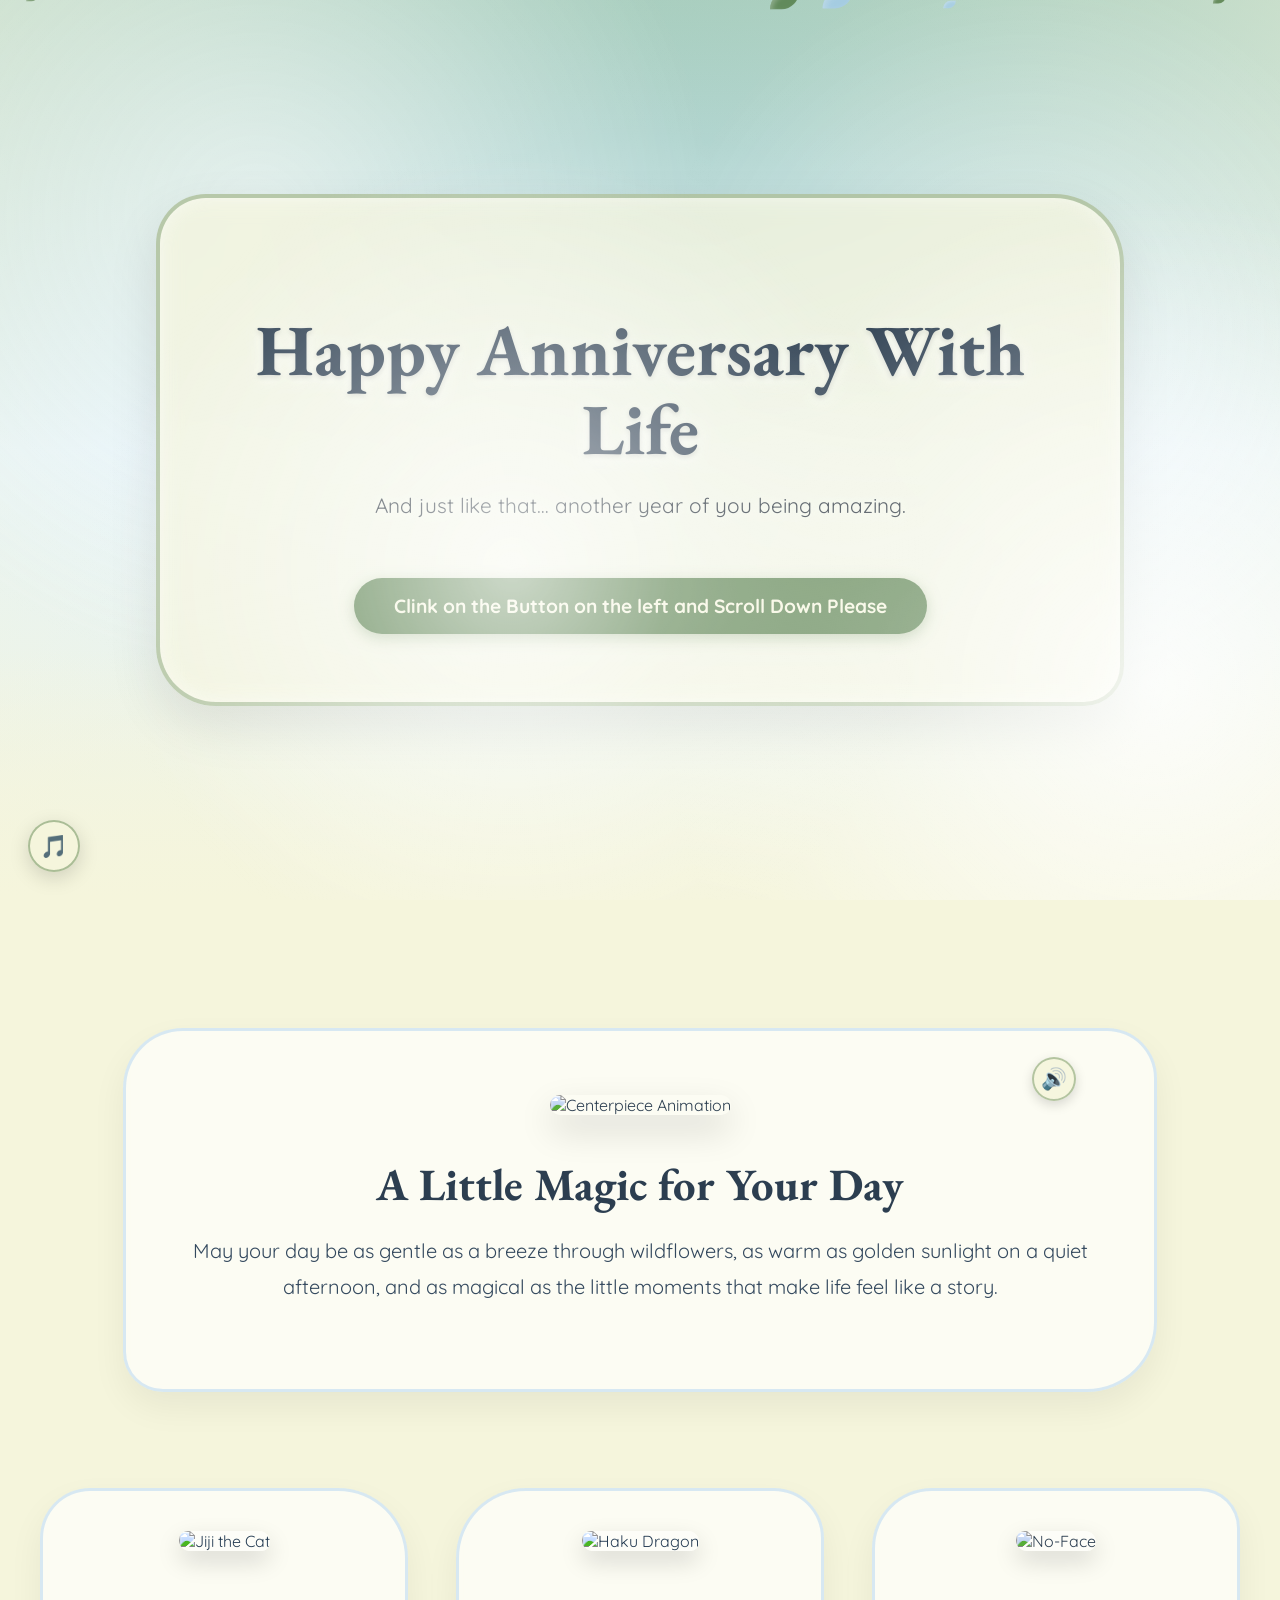
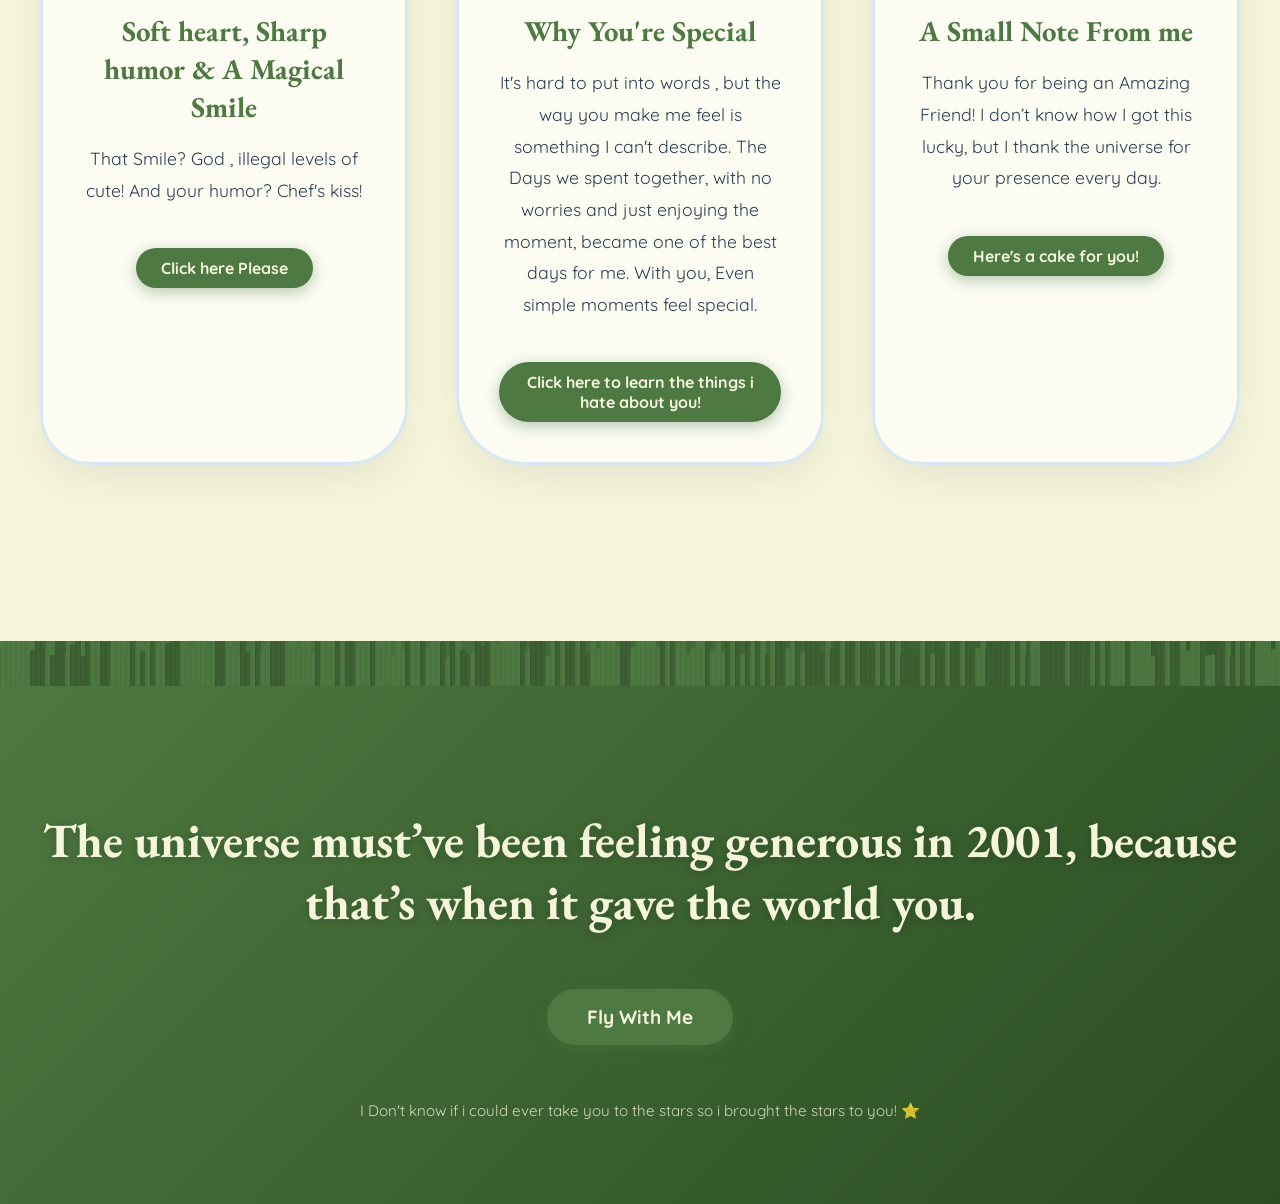
==== index.html @ 569379c9 "Add files via upload" ====
<!DOCTYPE html>
<html lang="en">

<head>
    <meta charset="UTF-8">
    <meta name="viewport" content="width=device-width, initial-scale=1.0">
    <title>Journey to the Clouds | Ghibli Inspired Portfolio</title>
    <!-- Fonts -->
    <link
        href="https://fonts.googleapis.com/css2?family=EB+Garamond:ital,wght@0,400;0,700;1,400&family=Quicksand:wght@400;500;600;700&display=swap"
        rel="stylesheet">
    <!-- Lottie Player -->
    <script src="https://unpkg.com/@lottiefiles/lottie-player@latest/dist/lottie-player.js"></script>
    <style>
        :root {
            --moss: #4F7942;
            --sky: #88BBA6;
            /* Teal from Haku's mane */
            --parchment: #F5F5DC;
            --sunset: #D66058;
            /* Festive red from Jiji's bow and No-Face markings */
            --midnight: #2C3E50;
        }

        body {
            font-family: 'Quicksand', sans-serif;
            background-color: var(--parchment);
            background-image: url('https://www.transparenttextures.com/patterns/cream-paper.png');
            color: var(--midnight);
            margin: 0;
            padding: 0;
            overflow-x: hidden;
            cursor: none;
            /* Hide default for custom cursor */
        }

        a,
        button,
        input,
        textarea {
            cursor: none;
        }

        ::selection {
            background-color: var(--sunset);
            color: var(--parchment);
        }

        /* Typography */
        h1,
        h2,
        h3,
        h4 {
            font-family: 'EB Garamond', serif;
            color: var(--midnight);
            font-weight: 700;
        }

        h1 {
            font-size: 4.5rem;
            line-height: 1.1;
            margin-bottom: 1rem;
            text-shadow: 0 4px 15px rgba(255, 255, 255, 0.8), 0 2px 5px rgba(0, 0, 0, 0.2);
            position: relative;
            z-index: 2;
        }

        p.hero-subtitle {
            font-size: 1.3rem;
            line-height: 1.6;
            margin-bottom: 2rem;
            color: #1a252f;
            text-shadow: 0 2px 10px rgba(255, 255, 255, 0.8);
            position: relative;
            z-index: 2;
        }

        h2 {
            font-size: 2.8rem;
            margin-bottom: 1rem;
        }

        h3 {
            font-size: 1.8rem;
            margin-bottom: 0.5rem;
            color: var(--moss);
        }

        p {
            line-height: 1.8;
            font-size: 1.1rem;
        }

        /* Loader */
        #loader {
            position: fixed;
            inset: 0;
            background: radial-gradient(circle at center, var(--midnight) 0%, #0d141b 100%);
            z-index: 999999;
            display: flex;
            justify-content: center;
            align-items: center;
            transition: opacity 1.5s cubic-bezier(0.4, 0, 0.2, 1);
        }

        .lantern-wrapper {
            position: relative;
            animation: floatLantern 3.5s ease-in-out infinite alternate;
        }

        .lantern-glow {
            position: absolute;
            top: 50%;
            left: 50%;
            width: 180px;
            height: 180px;
            background: rgba(255, 127, 80, 0.4);
            /* Sunset orange */
            filter: blur(40px);
            transform: translate(-50%, -50%);
            border-radius: 50%;
            z-index: -1;
            animation: pulseGlow 4s ease-in-out infinite alternate;
        }

        @keyframes pulseGlow {
            0% {
                transform: translate(-50%, -50%) scale(0.8);
                opacity: 0.6;
            }

            100% {
                transform: translate(-50%, -50%) scale(1.2);
                opacity: 1;
            }
        }

        @keyframes floatLantern {
            0% {
                transform: translateY(15px);
            }

            100% {
                transform: translateY(-20px);
            }
        }

        /* Custom Image Cursor */
        #soot-cursor {
            position: fixed;
            top: 0;
            left: 0;
            width: 40px;
            height: 40px;
            background-image: url('assets/cursor.png');
            background-size: contain;
            background-repeat: no-repeat;
            background-position: center;
            pointer-events: none;
            z-index: 1000000;
            transition: width 0.3s cubic-bezier(0.175, 0.885, 0.32, 1.275),
                height 0.3s cubic-bezier(0.175, 0.885, 0.32, 1.275),
                filter 0.3s;
            transform: translate(-50%, -50%);
            /* Centering */
        }

        /* Interactive Hover state for Custom Cursor */
        .cursor-hover {
            width: 60px !important;
            height: 60px !important;
            filter: drop-shadow(0 0 8px var(--sunset));
        }

        /* Hero / Header Section */
        .hero {
            position: relative;
            height: 100vh;
            min-height: 600px;
            overflow: hidden;
            display: flex;
            align-items: center;
            justify-content: center;
            text-align: center;
        }

        .parallax-layer {
            position: absolute;
            top: -15%;
            left: 0;
            width: 100%;
            height: 130%;
            /* Parallax overflow */
            background-size: cover;
            background-position: center bottom;
            background-repeat: no-repeat;
            z-index: 1;
        }

        .sky-layer {
            background: linear-gradient(180deg, var(--sky) 0%, #E0F2FE 50%, var(--parchment) 100%);
            z-index: 1;
        }

        .clouds-layer-back {
            background-image: radial-gradient(circle at 20% 30%, rgba(255, 255, 255, 0.7) 0%, transparent 35%),
                radial-gradient(circle at 80% 40%, rgba(255, 255, 255, 0.5) 0%, transparent 30%);
            z-index: 2;
            opacity: 0.8;
        }

        .dragon-layer {
            z-index: 3;
            pointer-events: none;
            /* Let clicks pass through */
        }

        .dragon-moving {
            position: absolute;
            top: 25%;
            right: -80vw;
            width: 700px;
            max-width: 90vw;
            animation: flight 25s linear infinite;
            filter: drop-shadow(0 15px 30px rgba(0, 0, 0, 0.25));
            /* Rotate to correct the natural upward tilt in the image */
            transform-origin: center center;
        }

        .clouds-layer-front {
            background-image: radial-gradient(circle at 40% 60%, rgba(255, 255, 255, 0.8) 0%, transparent 40%),
                radial-gradient(circle at 90% 70%, rgba(255, 255, 255, 0.9) 0%, transparent 35%);
            z-index: 4;
            opacity: 0.9;
        }

        .landscape-layer {
            background-image: url('https://images.unsplash.com/photo-1506744626753-1fa28f673b0c?ixlib=rb-4.0.3&auto=format&fit=crop&w=2000&q=80');
            z-index: 5;
            background-position: center bottom;
            filter: contrast(1.1) saturate(1.4) sepia(0.1) hue-rotate(-5deg);
            -webkit-mask-image: linear-gradient(to bottom, transparent 0%, transparent 50%, black 80%, black 100%);
            mask-image: linear-gradient(to bottom, transparent 0%, transparent 50%, black 80%, black 100%);
        }

        @keyframes flight {
            0% {
                transform: translateX(10vw) translateY(0px) rotate(-20deg);
            }

            25% {
                transform: translateX(-35vw) translateY(-60px) rotate(-18deg);
            }

            50% {
                transform: translateX(-80vw) translateY(30px) rotate(-22deg);
            }

            75% {
                transform: translateX(-125vw) translateY(-30px) rotate(-18deg);
            }

            100% {
                transform: translateX(-180vw) translateY(0px) rotate(-20deg);
            }
        }

        .hero::before {
            content: '';
            position: absolute;
            inset: 0;
            background: radial-gradient(circle at center, transparent 40%, rgba(245, 245, 220, 0.5) 100%);
            z-index: 2;
        }

        .hero::after {
            content: '';
            position: absolute;
            bottom: 0;
            left: 0;
            right: 0;
            height: 250px;
            background: linear-gradient(to top, var(--parchment), transparent);
            z-index: 2;
        }

        .hero-content {
            background: rgba(245, 245, 220, 0.75);
            padding: 4rem 5rem;
            border-radius: 50px 70px 40px 60px;
            /* Asymmetrical */
            backdrop-filter: blur(12px);
            border: 4px solid rgba(79, 121, 66, 0.35);
            /* Soft watercolor border */
            box-shadow: 0 20px 50px rgba(0, 0, 0, 0.1), inset 0 0 20px rgba(255, 255, 255, 0.5);
            z-index: 3;
            max-width: 800px;
            margin: 0 1rem;
            position: relative;
        }

        /* Swaying Leaves in Header */
        .swaying-leaves {
            position: absolute;
            top: 0;
            left: 0;
            width: 100%;
            height: 100%;
            pointer-events: none;
            z-index: 2;
            overflow: hidden;
        }

        .leaf {
            position: absolute;
            width: 25px;
            height: 15px;
            background: var(--moss);
            border-radius: 15px 0 15px 0;
            animation: fluttering 10s linear infinite;
            opacity: 0.8;
            box-shadow: inset 2px 2px 5px rgba(255, 255, 255, 0.3);
        }

        @keyframes fluttering {
            0% {
                transform: translate(0, -50px) rotate(0deg);
                opacity: 0;
            }

            10% {
                opacity: 0.8;
            }

            90% {
                opacity: 0.8;
            }

            100% {
                transform: translate(150px, 1200px) rotate(720deg);
                opacity: 0;
            }
        }

        /* Container & Grid layout */
        .container {
            max-width: 1200px;
            margin: 0 auto;
            padding: 5rem 2rem;
            position: relative;
            z-index: 10;
        }

        .grid {
            display: grid;
            grid-template-columns: repeat(auto-fit, minmax(320px, 1fr));
            gap: 4rem 3rem;
            margin-top: 4rem;
        }

        /* Content Cards with high organic border-radii */
        .card {
            background: rgba(255, 255, 255, 0.65);
            backdrop-filter: blur(8px);
            border-radius: 50px 70px 60px 50px;
            /* Organic shapes */
            border: 3px solid rgba(161, 202, 241, 0.4);
            /* soft sky blue */
            padding: 2.5rem;
            box-shadow: 0 15px 35px rgba(0, 0, 0, 0.06);
            transition: transform 0.4s cubic-bezier(0.175, 0.885, 0.32, 1.275),
                border-color 0.4s ease, box-shadow 0.4s ease;
            text-align: center;
            position: relative;
        }

        /* Add slight asymmetry variation via nth-child */
        .card:nth-child(2) {
            border-radius: 70px 50px 50px 70px;
        }

        .card:nth-child(3) {
            border-radius: 60px 40px 70px 50px;
        }

        .card:hover {
            transform: translateY(-12px) scale(1.02);
            border-color: var(--sunset);
            box-shadow: 0 25px 45px rgba(0, 0, 0, 0.1), 0 0 20px rgba(255, 127, 80, 0.2);
        }

        .card-img {
            width: 100%;
            height: 260px;
            object-fit: contain;
            /* changed to contain for sprites */
            background: rgba(255, 255, 255, 0.4);
            /* soft background for transparent pngs */
            border-radius: 40px 50px 40px 50px;
            margin-bottom: 2rem;
            box-shadow: 0 10px 25px rgba(0, 0, 0, 0.15);
            transition: transform 0.5s ease;
            filter: contrast(1.05) saturate(1.2);
        }

        .card:hover .card-img {
            transform: scale(1.03);
        }

        /* Ghibli Buttons */
        .ghibli-btn {
            background: var(--moss);
            color: var(--parchment);
            padding: 16px 40px;
            border: none;
            border-radius: 40px;
            font-family: 'Quicksand', sans-serif;
            font-weight: 700;
            font-size: 1.2rem;
            transition: all 0.3s cubic-bezier(0.4, 0, 0.2, 1);
            position: relative;
            overflow: hidden;
            margin-top: 1.5rem;
            box-shadow: 0 4px 15px rgba(79, 121, 66, 0.4);
            display: inline-block;
            text-decoration: none;
        }

        .ghibli-btn:hover {
            transform: scale(0.93);
            /* Squish/shrink slightly */
            background: #3e6034;
            /* Soft golden outer glow */
            box-shadow: 0 0 25px 8px rgba(255, 127, 80, 0.5), 0 4px 10px rgba(0, 0, 0, 0.2);
            color: #fff;
        }

        /* Scroll Reveal (Fade & float up) */
        .reveal {
            opacity: 0;
            transform: translateY(60px);
            transition: all 1.2s cubic-bezier(0.25, 0.1, 0.25, 1);
        }

        .reveal.active {
            opacity: 1;
            transform: translateY(0);
        }

        /* Footer & Swaying Grass */
        .ghibli-footer {
            position: relative;
            background: linear-gradient(135deg, var(--moss), #2a4d20);
            color: var(--parchment);
            padding: 8rem 2rem 4rem;
            text-align: center;
            margin-top: 6rem;
            overflow: hidden;
        }

        .swaying-scenery {
            position: absolute;
            top: -45px;
            /* Pull up to sit on the edge boundary */
            left: 0;
            width: 100%;
            height: 90px;
            display: flex;
            align-items: flex-end;
            white-space: nowrap;
            overflow: hidden;
            pointer-events: none;
        }

        .grass-blade {
            width: 6px;
            height: var(--h, 40px);
            background: var(--moss);
            border-radius: 3px 3px 0 0;
            display: inline-block;
            transform-origin: bottom center;
            animation: sway 3s ease-in-out infinite alternate;
            margin-right: -1px;
            /* Overlap slightly for dense look */
            opacity: 0.95;
            box-shadow: inset 1px 0 2px rgba(0, 0, 0, 0.1);
        }

        @keyframes sway {
            0% {
                transform: rotate(-18deg);
            }

            100% {
                transform: rotate(18deg);
            }
        }

        .footer-content h2 {
            color: var(--parchment);
            font-size: 3rem;
            margin-bottom: 2rem;
            text-shadow: 0 2px 10px rgba(0, 0, 0, 0.2);
        }

        /* Mobile Adjustments */
        @media (max-width: 768px) {
            h1 {
                font-size: 3rem;
            }

            .hero-content {
                padding: 3rem 2rem;
                border-radius: 30px;
            }

            .grid {
                grid-template-columns: 1fr;
                gap: 3rem;
            }

            /* Remove custom cursor on mobile due to touch */
            body,
            a,
            button,
            input,
            textarea {
                cursor: auto;
            }

            #soot-cursor {
                display: none !important;
            }

            /* Reduced reveal distance for smaller screens */
            .reveal {
                transform: translateY(30px);
            }
        }

        /* Ghibli Custom Modal (The "None" Popup) */
        #none-modal {
            position: fixed;
            inset: 0;
            background: rgba(44, 62, 80, 0.4);
            backdrop-filter: blur(8px);
            z-index: 2000000;
            display: none;
            justify-content: center;
            align-items: center;
            opacity: 0;
            transition: opacity 0.4s ease;
        }

        #none-modal.active {
            display: flex;
            opacity: 1;
        }

        .modal-content {
            background: var(--parchment);
            background-image: url('https://www.transparenttextures.com/patterns/cream-paper.png');
            padding: 3rem 5rem;
            border-radius: 40px 60px 40px 60px;
            border: 4px solid var(--moss);
            box-shadow: 0 25px 60px rgba(0, 0, 0, 0.3);
            text-align: center;
            transform: scale(0.8);
            transition: transform 0.4s cubic-bezier(0.175, 0.885, 0.32, 1.275);
            position: relative;
        }

        #none-modal.active .modal-content {
            transform: scale(1);
        }

        .modal-content h2 {
            font-size: 3.5rem;
            margin: 0;
            color: var(--sunset);
            letter-spacing: 5px;
        }

        .modal-close {
            margin-top: 2rem;
            padding: 10px 25px;
            background: var(--moss);
            color: white;
            border: none;
            border-radius: 20px;
            font-family: 'Quicksand', sans-serif;
            font-weight: 700;
            cursor: pointer;
            transition: transform 0.2s;
        }

        .modal-close:hover {
            transform: scale(1.1);
        }

        /* Reduced reveal distance for smaller screens */
        .reveal {
            transform: translateY(30px);
        }
    </style>
</head>

<body>

    <!-- Custom Interactive Cursor -->
    <div id="soot-cursor"></div>

    <!-- Background Music -->
    <audio id="bg-audio" src="assets/backgroudaudio.mp3" loop preload="auto"></audio>

    <!-- Floating Background Music Toggle Button -->
    <button id="bg-music-btn" title="Toggle background music" style="
        position: fixed; bottom: 28px; left: 28px;
        width: 52px; height: 52px;
        background: rgba(245,245,220,0.92);
        border: 2px solid rgba(79,121,66,0.45);
        border-radius: 50%;
        font-size: 1.4rem;
        cursor: pointer;
        display: flex; align-items: center; justify-content: center;
        box-shadow: 0 6px 20px rgba(0,0,0,0.15);
        transition: transform 0.2s ease, box-shadow 0.2s ease;
        z-index: 9999;
    ">🎵</button>

    <!-- Interactive Loading Screen -->
    <div id="loader">
        <div class="lantern-wrapper">
            <div class="lantern-glow"></div>
            <!-- Lottie animation placeholder from lottiefiles -->
            <lottie-player src="https://assets3.lottiefiles.com/packages/lf20_96py9iun.json" background="transparent"
                speed="1" style="width: 250px; height: 250px;" loop autoplay></lottie-player>
        </div>
    </div>

    <!-- Main Navigation/Header with Parallax -->
    <header class="hero" id="home">
        <!-- Leaves for Header Micro-interaction -->
        <div class="swaying-leaves" id="leaves-container"></div>

        <!-- Multi-layer Parallax Elements -->
        <div class="parallax-layer sky-layer" id="layer-sky"></div>
        <div class="parallax-layer clouds-layer-back" id="layer-clouds-back"></div>

        <div class="parallax-layer dragon-layer" id="layer-dragon">
            <img src="assets/dragon_party_hat_transparent.png" alt="Haku the River Spirit with Party Hat"
                class="dragon-moving" />
        </div>

        <div class="parallax-layer clouds-layer-front" id="layer-clouds-front"></div>
        <div class="parallax-layer landscape-layer" id="layer-landscape"></div>

        <div class="hero-content reveal">
            <h1>Happy Anniversary With Life</h1>
            <p class="hero-subtitle">And just like that… another year of you being amazing.</p>
            <a href="#explore" class="ghibli-btn">Clink on the Button on the left and Scroll Down Please</a>
        </div>
    </header>

    <!-- Main Content -->
    <main class="container" id="explore">

        <div class="card reveal" id="gif-card"
            style="margin: 3rem auto 6rem; max-width: 900px; border-radius: 60px 50px 70px 40px; padding: 4rem;">
            <!-- GIF Audio (plays in sync when GIF is visible) -->
            <audio id="gif-audio" src="assets/audio.mp3" loop preload="auto"></audio>

            <!-- Looped GIF centered in the website content area -->
            <div style="text-align: center; margin-bottom: 2.5rem; position: relative;">
                <img id="bday-gif" src="assets/bdaygif.gif" alt="Centerpiece Animation"
                    style="max-width: 100%; height: auto; border-radius: 30px; box-shadow: 0 15px 35px rgba(0,0,0,0.15);" />
                <!-- Floating mute toggle button -->
                <button id="audio-toggle" title="Toggle sound" style="
                    position: absolute; bottom: 14px; right: 14px;
                    background: rgba(245,245,220,0.9);
                    border: 2px solid rgba(79,121,66,0.4);
                    border-radius: 50%;
                    width: 44px; height: 44px;
                    font-size: 1.3rem;
                    cursor: pointer;
                    display: flex; align-items: center; justify-content: center;
                    box-shadow: 0 4px 12px rgba(0,0,0,0.15);
                    transition: transform 0.2s ease, box-shadow 0.2s ease;
                    z-index: 10;
                " onmouseover="this.style.transform='scale(1.15)'"
                    onmouseout="this.style.transform='scale(1)'">🔊</button>
            </div>
            <h2 style="text-align: center;">A Little Magic for Your Day</h2>
            <p style="font-size: 1.25rem; color: #34495e; text-align: center;">May your day be as gentle as a breeze
                through wildflowers,
                as warm as golden sunlight on a quiet afternoon,
                and as magical as the little moments that make life feel like a story.</p>
        </div>

        <div class="grid">
            <!-- Content Card 1 -->
            <article class="card reveal">
                <img src="assets/girl.png" alt="Jiji the Cat" class="card-img" />
                <h3>Soft heart, Sharp humor & A Magical Smile</h3>
                <p>That Smile? God , illegal levels of cute! And your humor? Chef's kiss!
                </p>
                <a href="picturegallery/index.html" class="ghibli-btn"
                    style="padding: 10px 25px; font-size: 1rem; text-decoration: none;">Click here Please</a>
            </article>

            <!-- Content Card 2 -->
            <article class="card reveal" style="transition-delay: 0.1s;">
                <img src="assets/us.png" alt="Haku Dragon" class="card-img" />
                <h3>Why You're Special</h3>
                <p>It's hard to put into words , but the way you make me feel is something I can't describe. The Days we
                    spent together, with no worries and just enjoying the moment, became one of the best days for me.
                    With you, Even simple moments feel special.
                </p>
                <button id="hate-btn" class="ghibli-btn" style="padding: 10px 25px; font-size: 1rem;">Click here to
                    learn the things i
                    hate about you!</button>
            </article>

            <!-- Content Card 3 -->
            <article class="card reveal" style="transition-delay: 0.2s;">
                <img src="assets/smile.png" alt="No-Face" class="card-img" style="filter: none;" />
                <h3>A Small Note From me</h3>
                <p>Thank you for being an Amazing Friend! I don’t know how I got this lucky,
                    but I thank the universe for your presence every day.</p>
                <a href="cake/index.html" class="ghibli-btn"
                    style="padding: 10px 25px; font-size: 1rem; text-decoration: none;">Here's a cake for you!</a>
            </article>
        </div>
    </main>

    <!-- Footer -->
    <footer class="ghibli-footer">
        <div class="swaying-scenery" id="grass-container">
            <!-- Grass naturally generated by JS -->
        </div>
        <div class="footer-content reveal">
            <h2>The universe must’ve been feeling generous in 2001,
                because that’s when it gave the world you.</h2>
            <a href="Galaxy Animation/index.html" class="ghibli-btn" style="text-decoration: none;">Fly With Me</a>
            <p style="margin-top: 3rem; font-size: 0.95rem; opacity: 0.8;">
                I Don't know if i could ever take you to the stars so i brought the stars to you! ⭐
            </p>
        </div>
    </footer>

    <!-- None Popup Modal -->
    <div id="none-modal">
        <div class="modal-content">
            <h2>NONE</h2>
            <p style="margin-top: 1rem; font-size: 1.1rem; color: #555;">(Surprise! There's absolutely nothing to hate.)
            </p>
            <button class="modal-close" onclick="closeModal()">Close ✨</button>
        </div>
    </div>

    <script>
        // --- 0. Background Music ---
        const bgAudio = document.getElementById('bg-audio');
        const bgBtn = document.getElementById('bg-music-btn');
        bgAudio.volume = 0.5;
        let bgPlaying = false;

        function startBgAudio() {
            bgAudio.play().then(() => {
                bgPlaying = true;
                bgBtn.textContent = '🔇';
                bgBtn.title = 'Pause background music';
            }).catch(() => { });
        }

        // Start on first interaction anywhere on the page
        document.addEventListener('click', startBgAudio, { once: true });

        // Floating button toggles play / pause
        bgBtn.addEventListener('click', (e) => {
            // Remove the one-time autoplay listener if button clicked first
            document.removeEventListener('click', startBgAudio);
            if (bgPlaying) {
                bgAudio.pause();
                bgPlaying = false;
                bgBtn.textContent = '🎵';
                bgBtn.title = 'Play background music';
            } else {
                bgAudio.play();
                bgPlaying = true;
                bgBtn.textContent = '🔇';
                bgBtn.title = 'Pause background music';
            }
        });

        // Hover feedback on the button
        bgBtn.addEventListener('mouseenter', () => bgBtn.style.transform = 'scale(1.15)');
        bgBtn.addEventListener('mouseleave', () => bgBtn.style.transform = 'scale(1)');

        // --- 1. Loader Logic (1.5s delay after page load) ---
        window.addEventListener('load', () => {
            // Give a minimum 1.5s delay for the animation to play fully before fading
            setTimeout(() => {
                const loader = document.getElementById('loader');
                loader.style.opacity = '0';
                setTimeout(() => {
                    loader.style.display = 'none';
                    // Trigger scroll reveal immediately after load completes
                    checkReveal();
                }, 1500); // Wait for the CSS opacity transition
            }, 1500);
        });

        // --- 2. Custom Soot Sprite Cursor ---
        const cursor = document.getElementById('soot-cursor');
        let mouseX = window.innerWidth / 2, mouseY = window.innerHeight / 2;
        let cursorX = window.innerWidth / 2, cursorY = window.innerHeight / 2;
        let isDesktop = window.innerWidth > 768;

        document.addEventListener('mousemove', (e) => {
            mouseX = e.clientX;
            mouseY = e.clientY;
        });

        function animateCursor() {
            // Slight lag easing effect
            cursorX += (mouseX - cursorX) * 0.15;
            cursorY += (mouseY - cursorY) * 0.15;

            // Note: the CSS translates by -50% to stay centered on the point
            cursor.style.transform = `translate(calc(-50% + ${cursorX}px), calc(-50% + ${cursorY}px))`;

            if (isDesktop) {
                requestAnimationFrame(animateCursor);
            }
        }

        if (isDesktop) {
            animateCursor();
        }

        // Add interactive squish/grow to cursor on clickable elements
        const iteractiveElements = document.querySelectorAll('button, a, .card');
        iteractiveElements.forEach(el => {
            el.addEventListener('mouseenter', () => cursor.classList.add('cursor-hover'));
            el.addEventListener('mouseleave', () => cursor.classList.remove('cursor-hover'));
        });

        // --- 3. Scroll Reveal (Fade & Float Up) ---
        const reveals = document.querySelectorAll('.reveal');
        function checkReveal() {
            const windowHeight = window.innerHeight;
            const elementVisible = 120; // Trigger distance
            reveals.forEach(reveal => {
                const elementTop = reveal.getBoundingClientRect().top;
                if (elementTop < windowHeight - elementVisible) {
                    reveal.classList.add('active');
                }
            });
        }
        window.addEventListener('scroll', checkReveal);

        // --- 4. Parallax Hero Background (Multi-layer) ---
        const layerSky = document.getElementById('layer-sky');
        const layerCloudsBack = document.getElementById('layer-clouds-back');
        const layerDragon = document.getElementById('layer-dragon');
        const layerCloudsFront = document.getElementById('layer-clouds-front');
        const layerLandscape = document.getElementById('layer-landscape');

        window.addEventListener('scroll', () => {
            let scrolled = window.scrollY;
            if (scrolled < window.innerHeight) {
                // Backgrounds move at different speeds for 3D depth
                if (layerSky) layerSky.style.transform = `translateY(${scrolled * 0.15}px)`;
                if (layerCloudsBack) layerCloudsBack.style.transform = `translateY(${scrolled * 0.3}px)`;
                if (layerDragon) layerDragon.style.transform = `translateY(${scrolled * 0.5}px)`;
                if (layerCloudsFront) layerCloudsFront.style.transform = `translateY(${scrolled * 0.65}px)`;
                if (layerLandscape) layerLandscape.style.transform = `translateY(${scrolled * 0.85}px)`;
            }
        });

        // --- 5. Generate Micro-Interaction Swaying Grass (Footer) ---
        function generateGrass() {
            const grassContainer = document.getElementById('grass-container');
            grassContainer.innerHTML = '';
            // Density: one blade roughly every ~5px
            const grassCount = Math.floor(window.innerWidth / 5);

            for (let i = 0; i < grassCount; i++) {
                const blade = document.createElement('div');
                blade.className = 'grass-blade';

                // Randomize organic look
                const height = 30 + Math.random() * 55; // 30px to 85px
                const delay = Math.random() * -4; // Start randomly halfway into animation
                const duration = 2.5 + Math.random() * 2; // 2.5s to 4.5s swaying speed

                blade.style.setProperty('--h', `${height}px`);
                blade.style.animationDelay = `${delay}s`;
                blade.style.animationDuration = `${duration}s`;

                // Variation in shades of green
                let rand = Math.random();
                if (rand > 0.6) {
                    blade.style.background = '#3e6034'; // darker/deeper moss
                } else if (rand > 0.85) {
                    blade.style.background = '#5F8A52'; // brighter sunlit green
                }

                grassContainer.appendChild(blade);
            }
        }
        generateGrass();

        // --- 7. GIF + Audio play on hover ---
        const gifAudio = document.getElementById('gif-audio');
        const gifCard = document.getElementById('gif-card');
        const gifImg = document.getElementById('bday-gif');
        const audioBtn = document.getElementById('audio-toggle');

        // Static placeholder shown when not hovered
        const BLANK_GIF = 'assets/bday.png';
        const GIF_SRC = 'assets/bdaygif.gif';
        let isMuted = false;

        // Start with static image
        gifImg.src = BLANK_GIF;

        // Mute toggle
        audioBtn.addEventListener('click', (e) => {
            e.stopPropagation();
            isMuted = !isMuted;
            gifAudio.muted = isMuted;
            audioBtn.textContent = isMuted ? '🔇' : '🔊';
        });

        // Hover-in: restart GIF + play audio
        gifCard.addEventListener('mouseenter', () => {
            gifImg.src = GIF_SRC;          // restart GIF from frame 1
            gifAudio.currentTime = 0;
            gifAudio.play().catch(() => {
                // Autoplay policy — try again on next click
                document.addEventListener('click', () => gifAudio.play(), { once: true });
            });
        });

        // Hover-out: freeze GIF + pause audio
        gifCard.addEventListener('mouseleave', () => {
            gifImg.src = BLANK_GIF;        // freeze animation
            gifAudio.pause();
        });

        // --- 6. Generate Fluttering Leaves (Header) ---
        const leavesContainer = document.getElementById('leaves-container');
        for (let i = 0; i < 15; i++) {
            const leaf = document.createElement('div');
            leaf.className = 'leaf';
            leaf.style.left = Math.random() * 100 + '%';
            leaf.style.top = (Math.random() * -30) + 'px';
            leaf.style.animationDelay = (Math.random() * 10) + 's';
            leaf.style.animationDuration = (8 + Math.random() * 8) + 's'; // Slow, gentle fall
            leaf.style.transform = `scale(${0.5 + Math.random() * 0.7})`;

            // Add an occasional sky-blue magic leaf
            if (Math.random() > 0.8) {
                leaf.style.background = 'rgba(161, 202, 241, 0.85)';
            }
            leavesContainer.appendChild(leaf);
        }

        // --- Handle Resizing gracefully ---
        window.addEventListener('resize', () => {
            let wasDesktop = isDesktop;
            isDesktop = window.innerWidth > 768;

            if (!isDesktop) {
                cursor.style.display = 'none';
            } else {
                cursor.style.display = 'block';
                if (!wasDesktop) animateCursor(); // Restart loop if transitioning
            }

            // Debounce grass regeneration on resize
            clearTimeout(window.resizeTimer);
            window.resizeTimer = setTimeout(() => {
                generateGrass();
            }, 250);
        });

        // --- 8. None Popup Logic ---
        const noneModal = document.getElementById('none-modal');
        const hateBtn = document.getElementById('hate-btn');

        if (hateBtn) {
            hateBtn.addEventListener('click', () => {
                noneModal.style.display = 'flex';
                setTimeout(() => noneModal.classList.add('active'), 10);
            });
        }

        function closeModal() {
            noneModal.classList.remove('active');
            setTimeout(() => noneModal.style.display = 'none', 400);
        }

        // Close on clicking outside the content
        noneModal.addEventListener('click', (e) => {
            if (e.target === noneModal) closeModal();
        });
    </script>
</body>

</html>
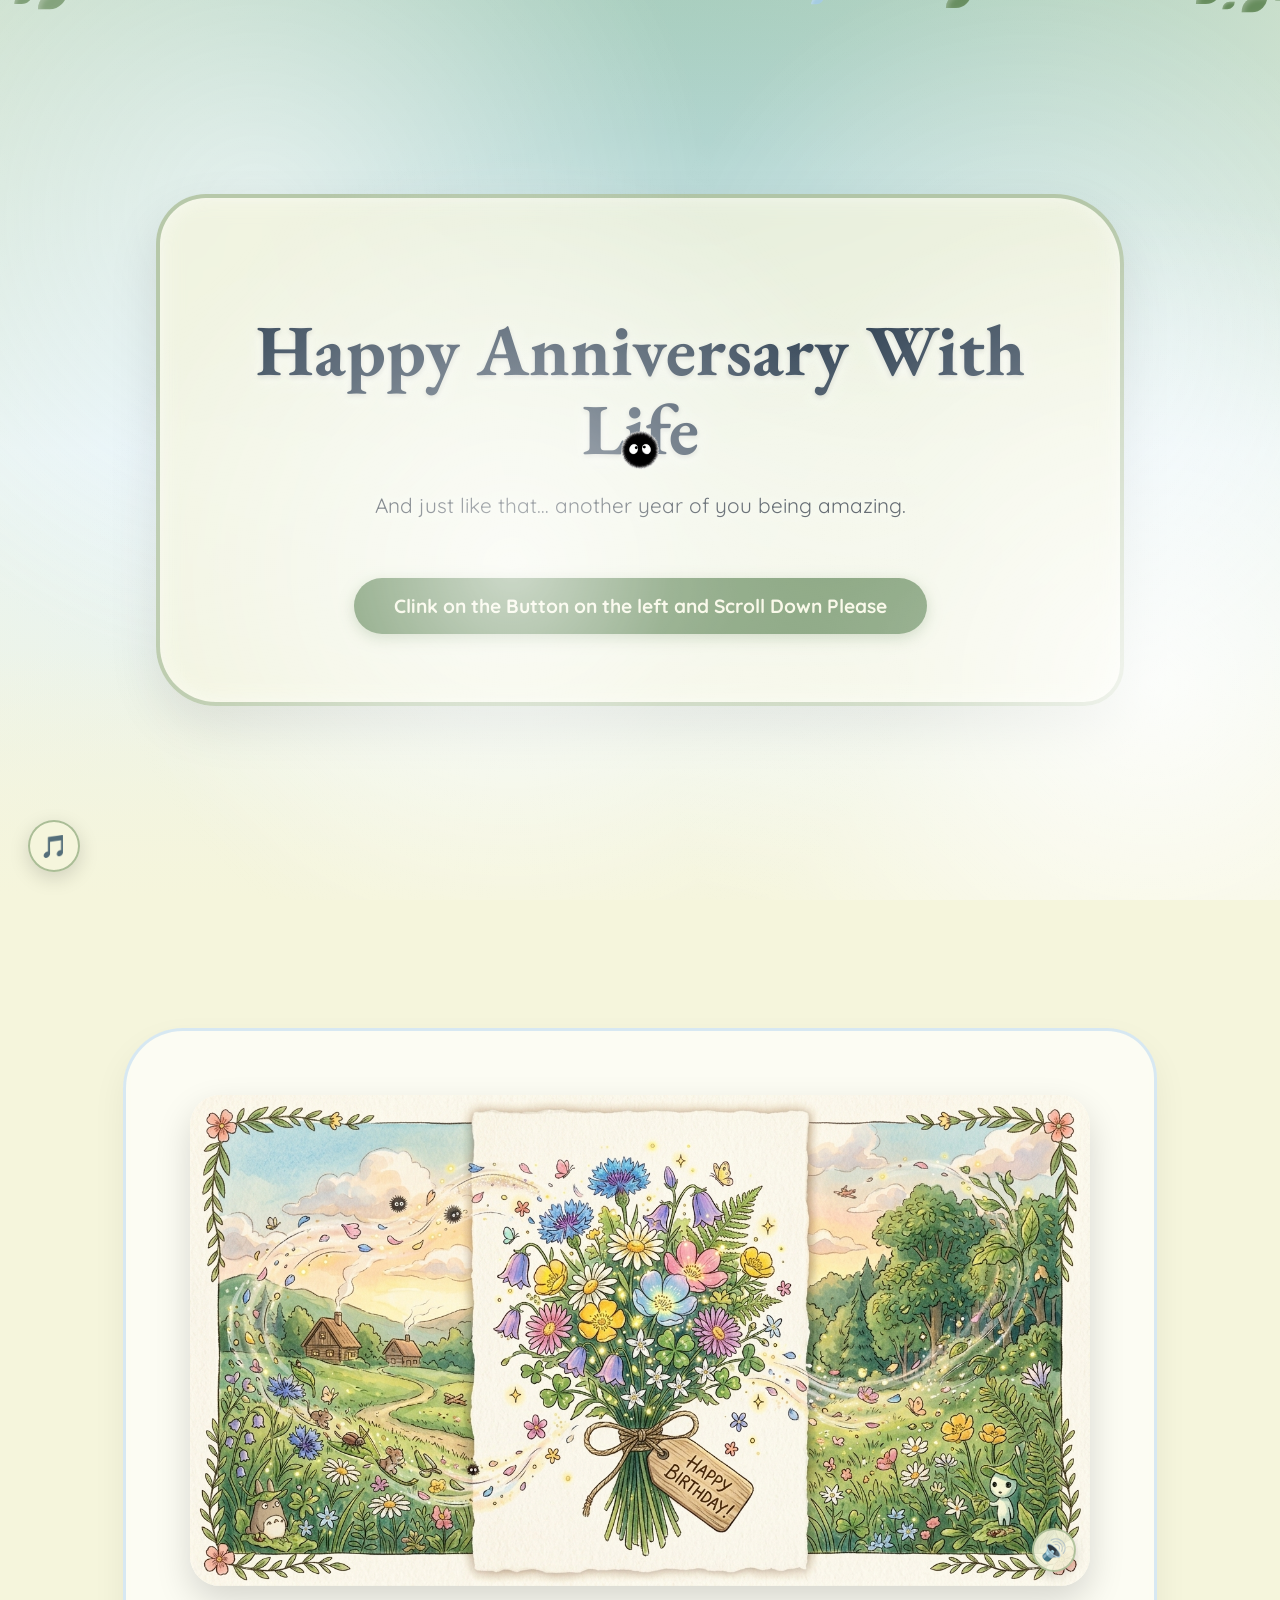
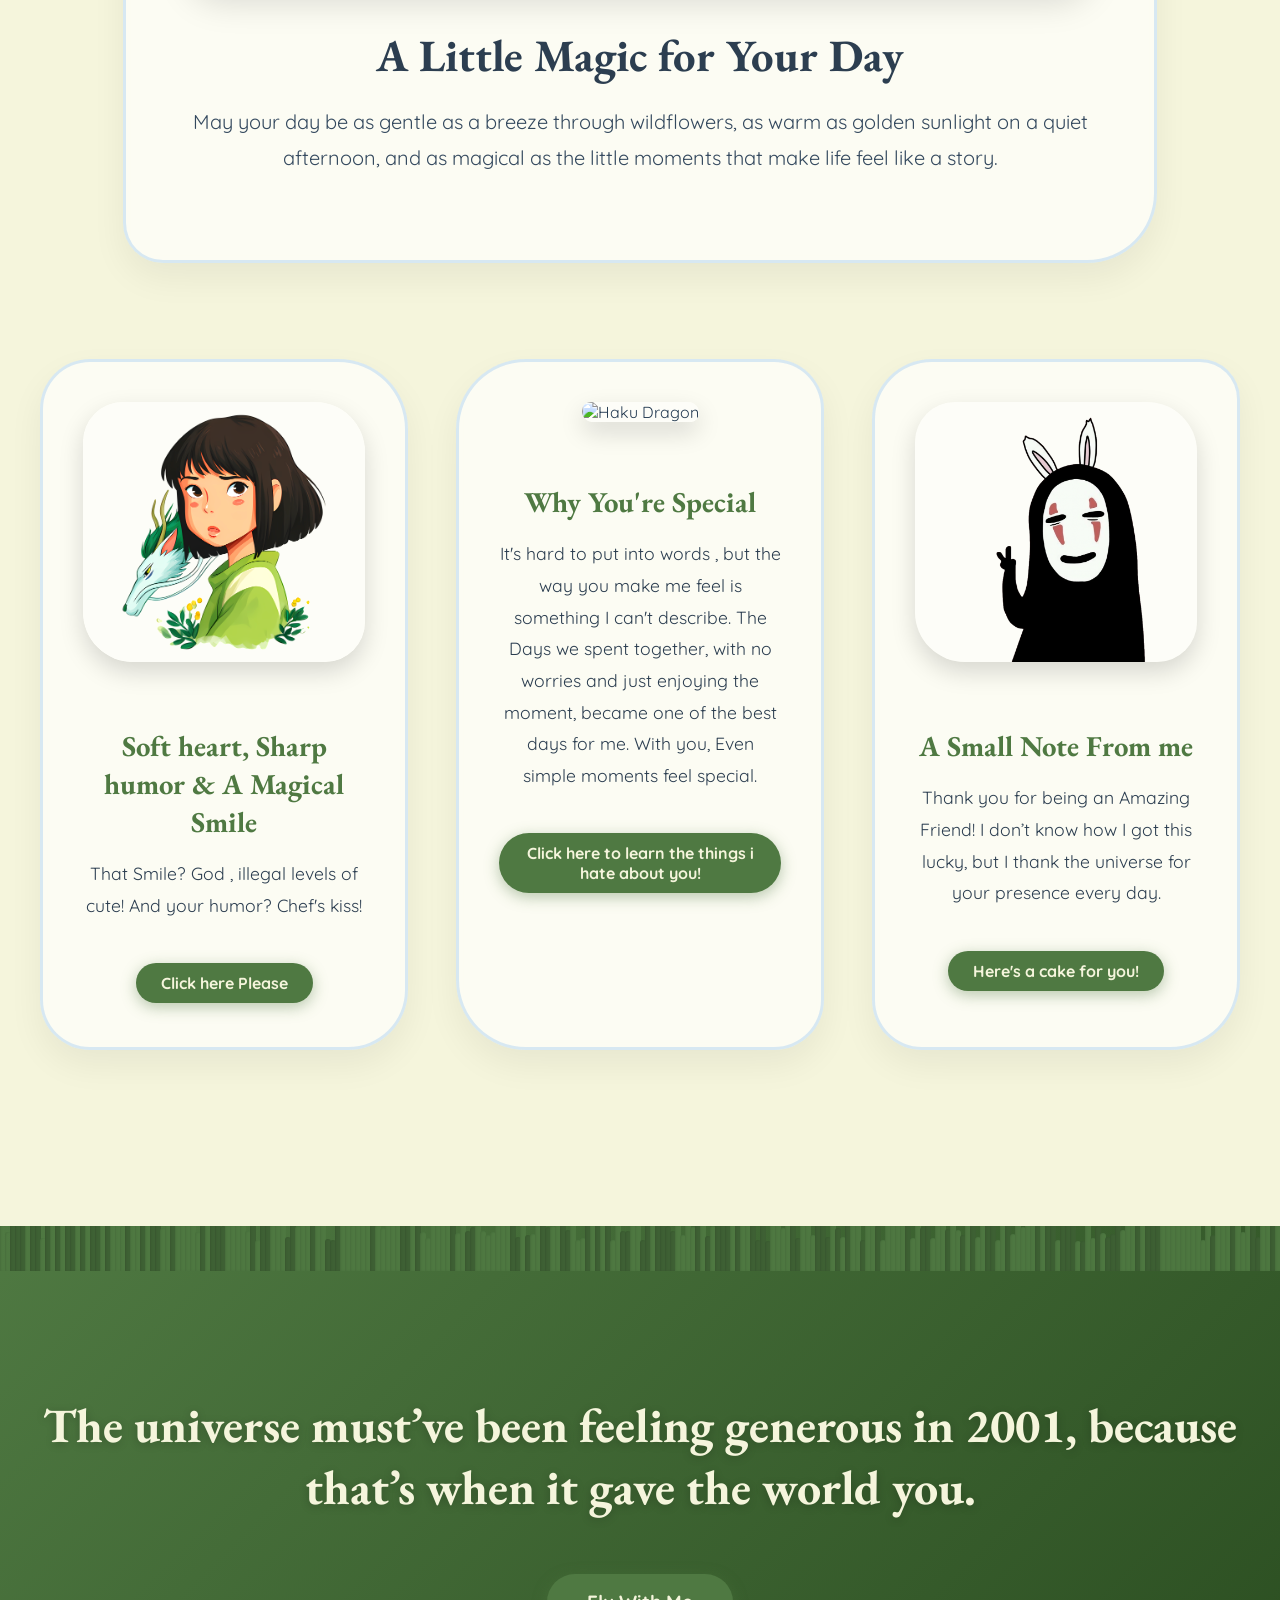
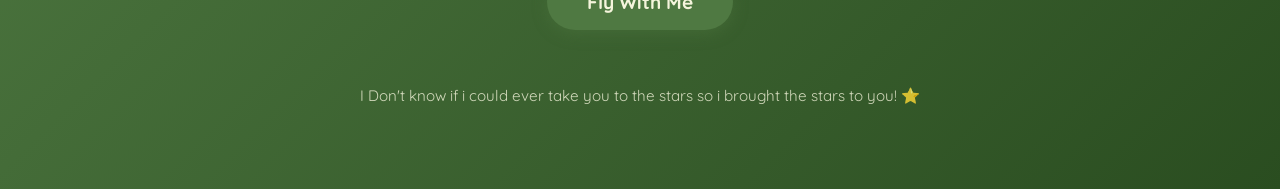
==== commit e39c9a74: "Add files via upload" ====
--- a/index.html
+++ b/index.html
@@ -670,10 +670,13 @@
             <!-- GIF Audio (plays in sync when GIF is visible) -->
             <audio id="gif-audio" src="assets/audio.mp3" loop preload="auto"></audio>
 
-            <!-- Looped GIF centered in the website content area -->
+            <!-- High-quality Video Replacement for the GIF -->
             <div style="text-align: center; margin-bottom: 2.5rem; position: relative;">
-                <img id="bday-gif" src="assets/bdaygif.gif" alt="Centerpiece Animation"
-                    style="max-width: 100%; height: auto; border-radius: 30px; box-shadow: 0 15px 35px rgba(0,0,0,0.15);" />
+                <video id="bday-video" preload="auto" loop muted playsinline poster="assets/bday.png"
+                    style="max-width: 100%; height: auto; border-radius: 30px; box-shadow: 0 15px 35px rgba(0,0,0,0.15); display: block; margin: 0 auto;">
+                    <source src="assets/upscaled-video.mp4" type="video/mp4">
+                    Your browser does not support the video tag.
+                </video>
                 <!-- Floating mute toggle button -->
                 <button id="audio-toggle" title="Toggle sound" style="
                     position: absolute; bottom: 14px; right: 14px;
@@ -912,19 +915,13 @@
         }
         generateGrass();
 
-        // --- 7. GIF + Audio play on hover ---
+        // --- 7. Video + Audio play on hover ---
         const gifAudio = document.getElementById('gif-audio');
         const gifCard = document.getElementById('gif-card');
-        const gifImg = document.getElementById('bday-gif');
+        const bdayVideo = document.getElementById('bday-video');
         const audioBtn = document.getElementById('audio-toggle');
 
-        // Static placeholder shown when not hovered
-        const BLANK_GIF = 'assets/bday.png';
-        const GIF_SRC = 'assets/bdaygif.gif';
         let isMuted = false;
-
-        // Start with static image
-        gifImg.src = BLANK_GIF;
 
         // Mute toggle
         audioBtn.addEventListener('click', (e) => {
@@ -934,9 +931,9 @@
             audioBtn.textContent = isMuted ? '🔇' : '🔊';
         });
 
-        // Hover-in: restart GIF + play audio
+        // Hover-in: Play video + play audio
         gifCard.addEventListener('mouseenter', () => {
-            gifImg.src = GIF_SRC;          // restart GIF from frame 1
+            bdayVideo.play().catch(() => { });
             gifAudio.currentTime = 0;
             gifAudio.play().catch(() => {
                 // Autoplay policy — try again on next click
@@ -944,9 +941,9 @@
             });
         });
 
-        // Hover-out: freeze GIF + pause audio
+        // Hover-out: Pause video + pause audio
         gifCard.addEventListener('mouseleave', () => {
-            gifImg.src = BLANK_GIF;        // freeze animation
+            bdayVideo.pause();
             gifAudio.pause();
         });
 
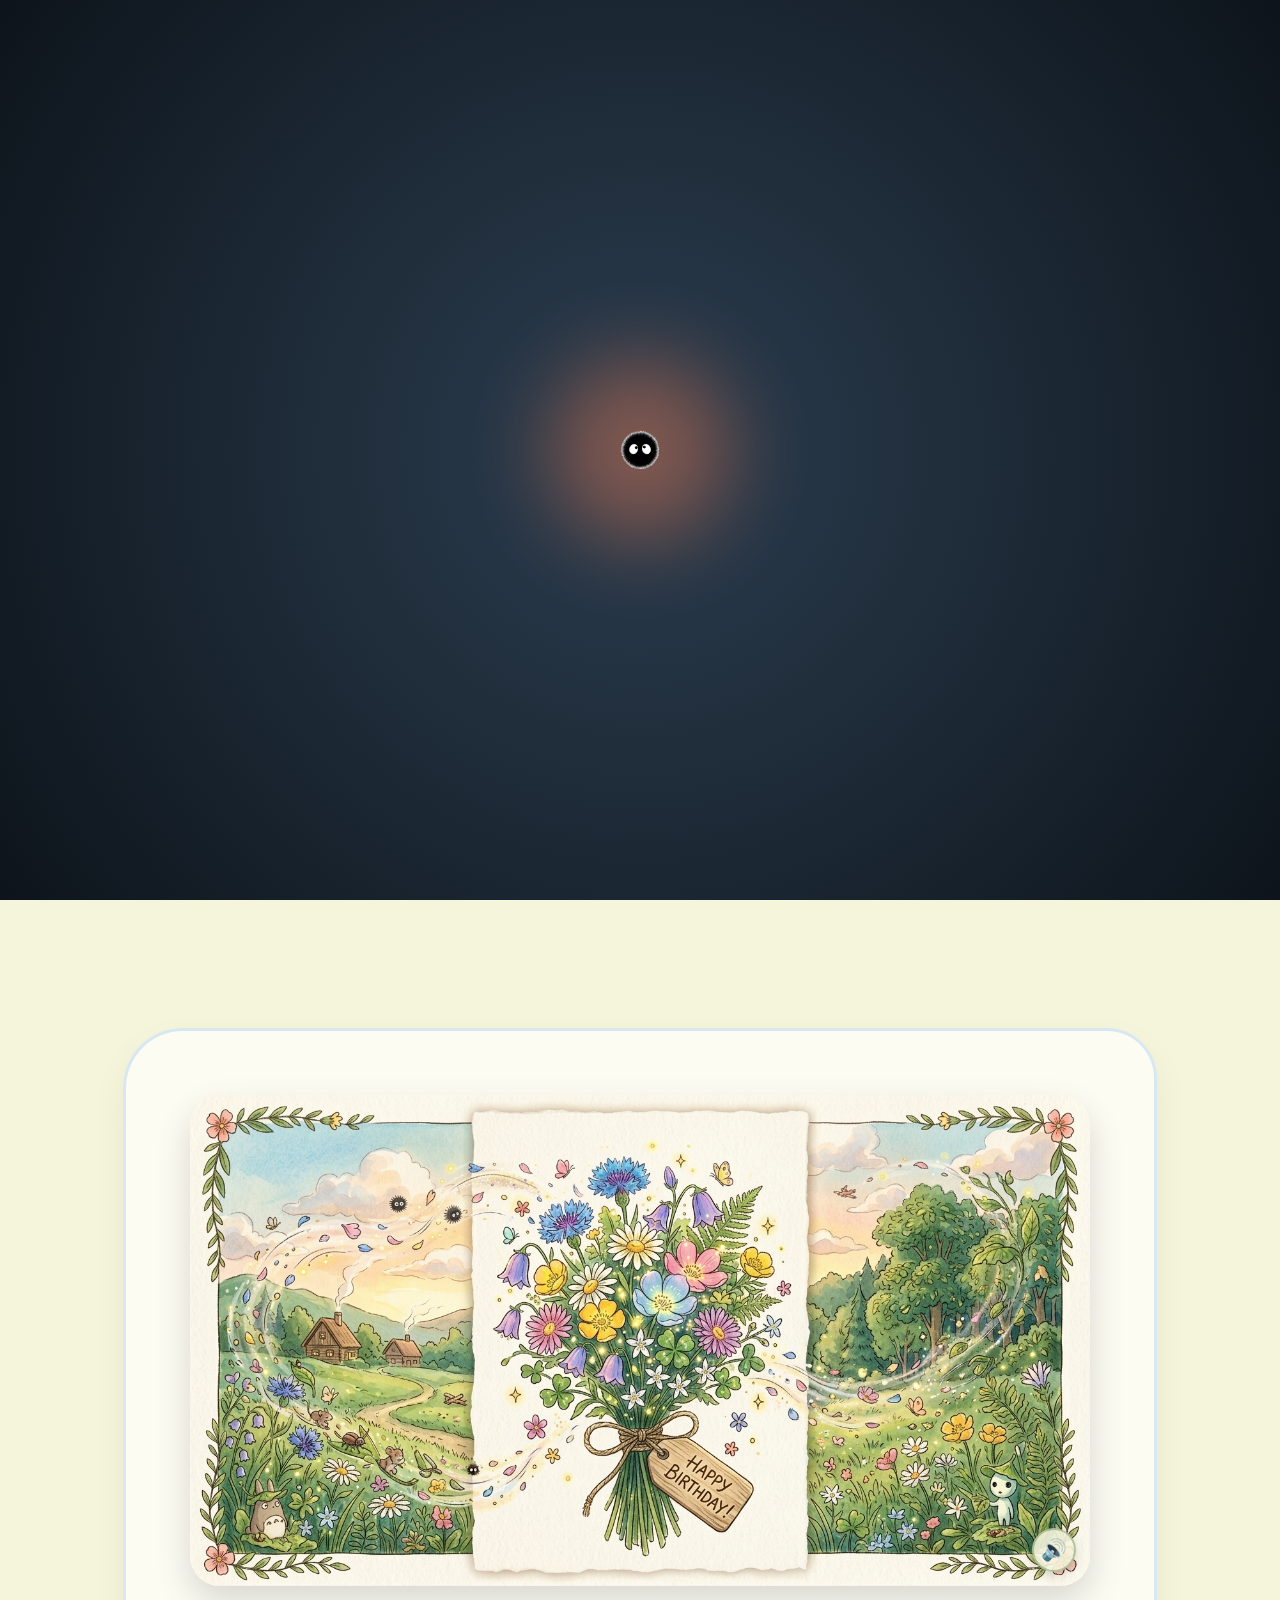
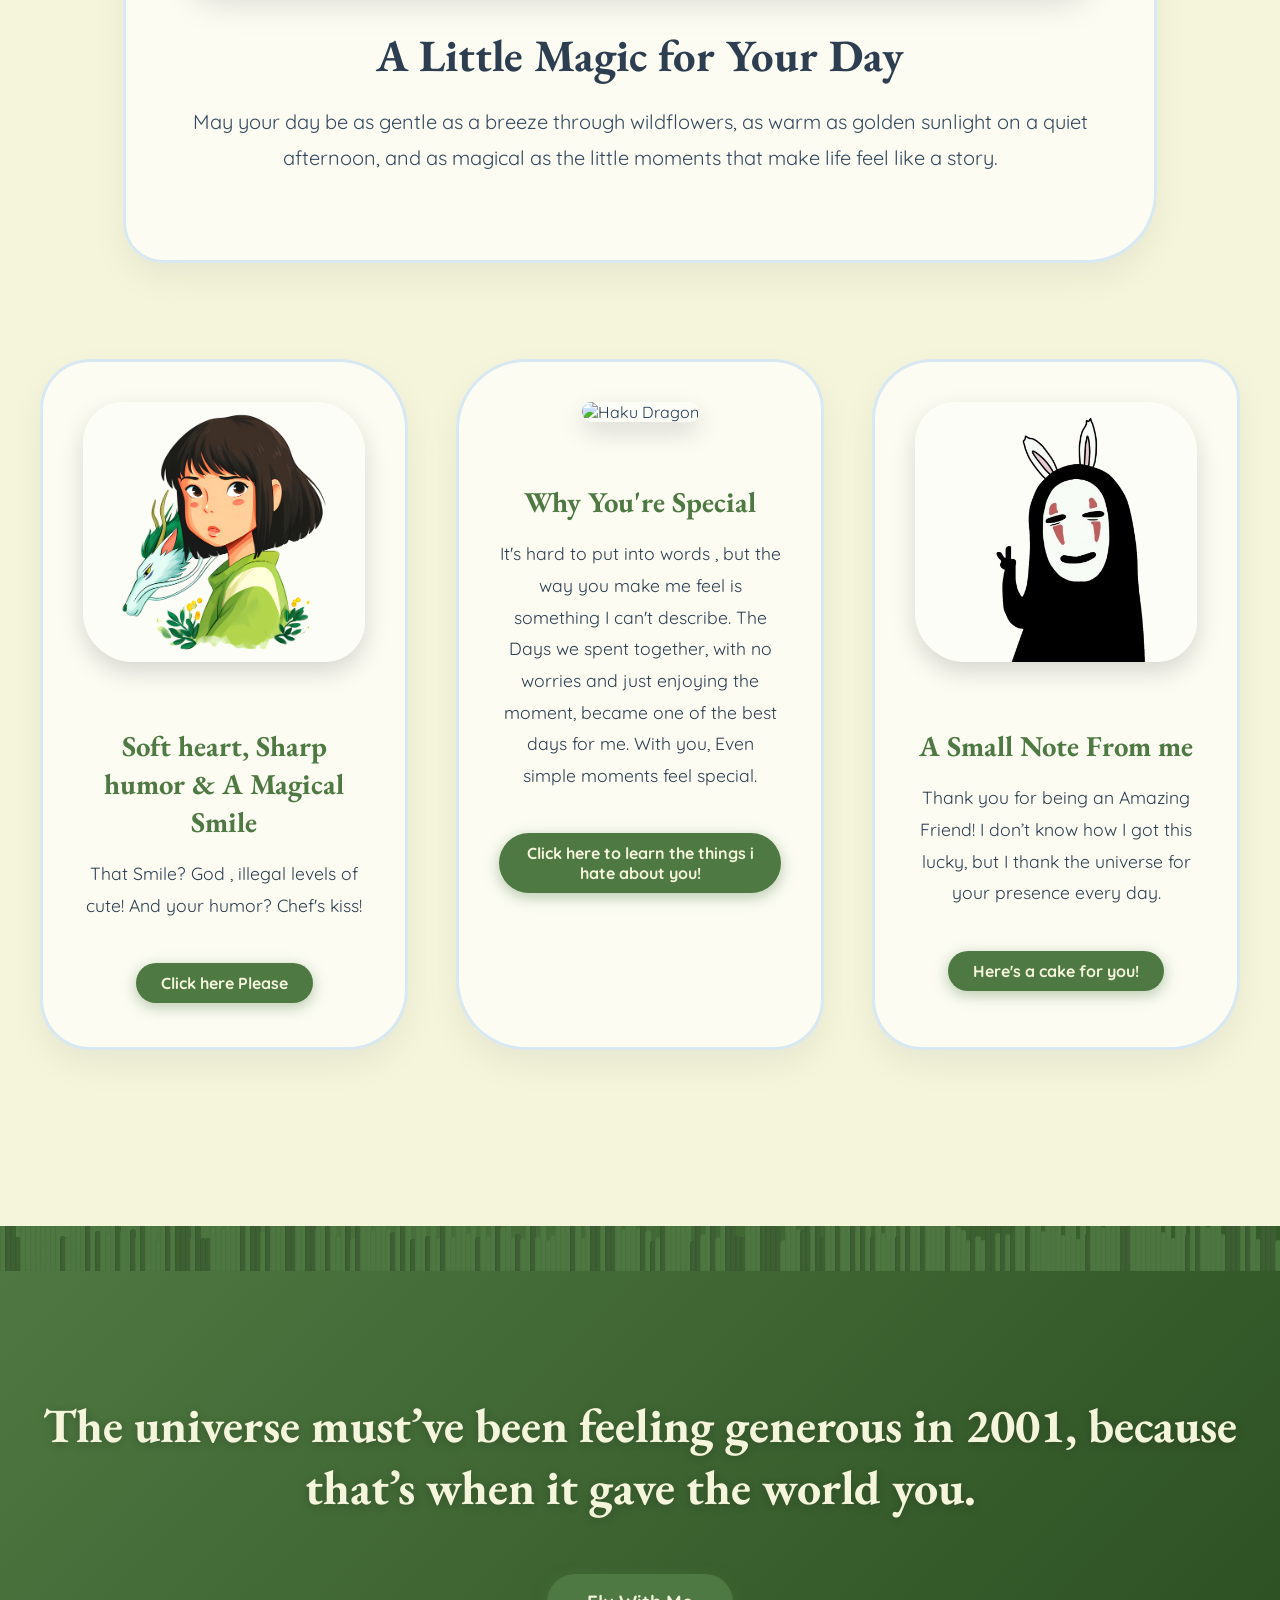
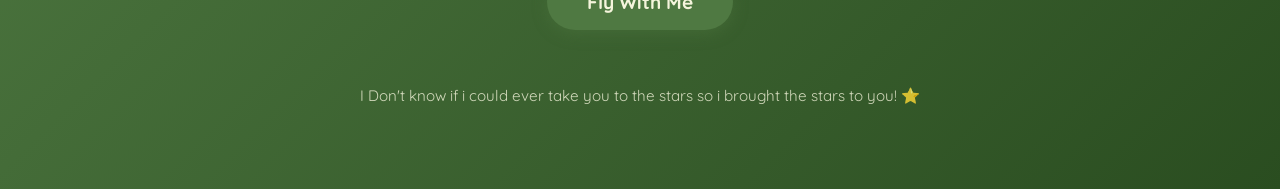
==== commit a38ad564: "Update index.html" ====
--- a/index.html
+++ b/index.html
@@ -4,7 +4,7 @@
 <head>
     <meta charset="UTF-8">
     <meta name="viewport" content="width=device-width, initial-scale=1.0">
-    <title>Journey to the Clouds | Ghibli Inspired Portfolio</title>
+    <title>Vai ka Buddayyyyyy</title>
     <!-- Fonts -->
     <link
         href="https://fonts.googleapis.com/css2?family=EB+Garamond:ital,wght@0,400;0,700;1,400&family=Quicksand:wght@400;500;600;700&display=swap"
@@ -1007,4 +1007,4 @@
     </script>
 </body>
 
-</html>+</html>
